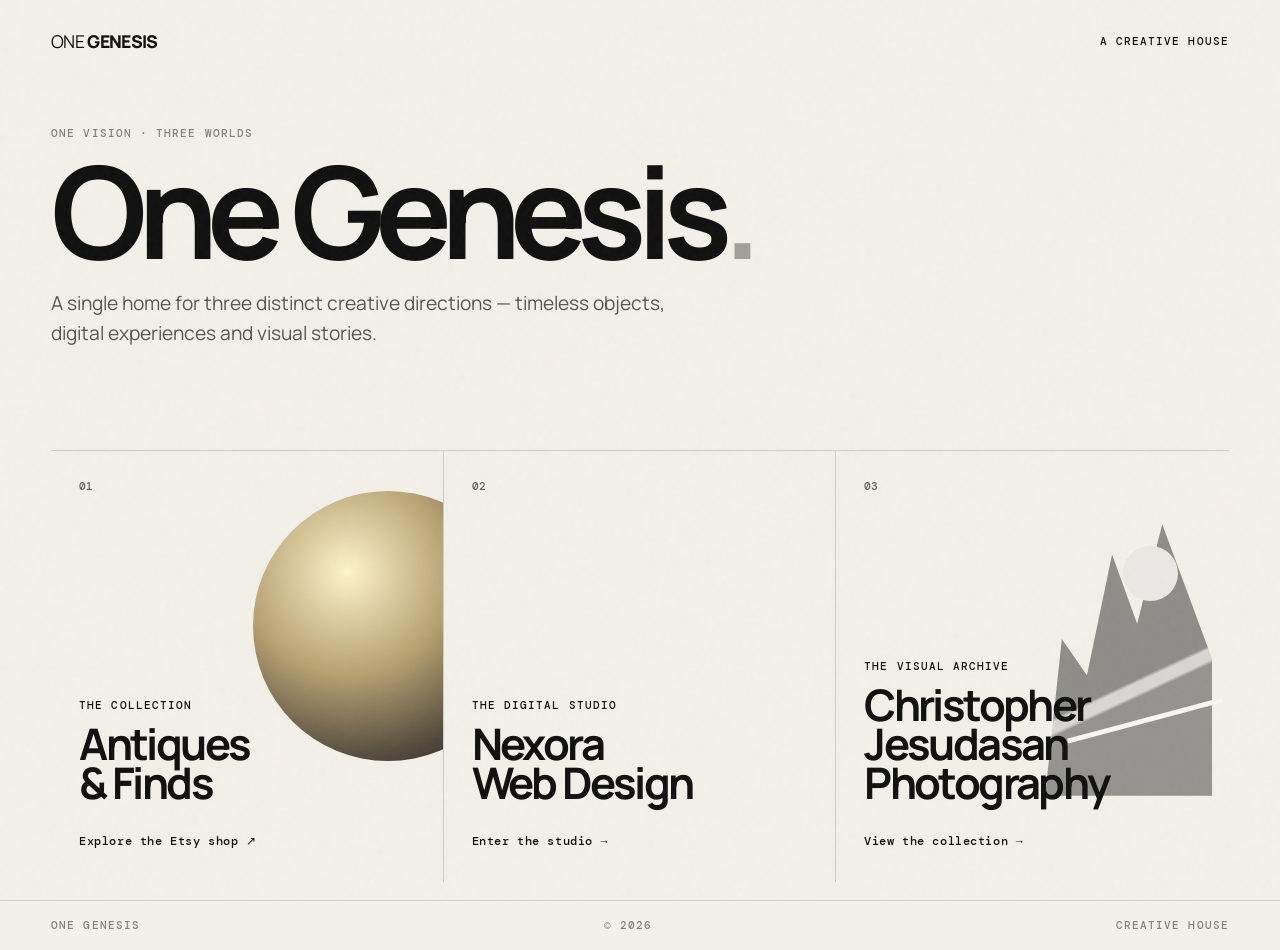
==== index.html @ 79fb4c03 "Add files via upload" ====
<!DOCTYPE html>
<html lang="en">
<head>
  <meta charset="UTF-8">
  <meta name="viewport" content="width=device-width, initial-scale=1.0">
  <meta name="description" content="One Genesis — a creative home for antiques, digital experiences and photography.">
  <title>One Genesis — Creative House</title>
  <link rel="stylesheet" href="styles.css">
</head>
<body class="home">
  <div class="noise"></div>
  <header class="topbar">
    <a class="brand" href="index.html"><span>ONE</span> GENESIS</a>
    <span class="eyebrow">A CREATIVE HOUSE</span>
  </header>

  <main class="hero">
    <section class="intro">
      <p class="kicker">ONE VISION · THREE WORLDS</p>
      <h1>One Genesis<span>.</span></h1>
      <p class="lead">A single home for three distinct creative directions — timeless objects, digital experiences and visual stories.</p>
    </section>

    <section class="branches" aria-label="Explore One Genesis">
      <a class="branch antique" href="https://www.etsy.com/" target="_blank" rel="noopener">
        <div class="branch-number">01</div>
        <div class="orb"></div>
        <div class="branch-copy">
          <p>THE COLLECTION</p>
          <h2>Antiques<br>&amp; Finds</h2>
          <span>Explore the Etsy shop ↗</span>
        </div>
      </a>

      <a class="branch nexora" href="nexora.html">
        <div class="branch-number">02</div>
        <div class="branch-copy">
          <p>THE DIGITAL STUDIO</p>
          <h2>Nexora<br>Web Design</h2>
          <span>Enter the studio →</span>
        </div>
        <div class="grid-art"></div>
      </a>

      <a class="branch photo" href="photography.html">
        <div class="branch-number">03</div>
        <div class="branch-copy">
          <p>THE VISUAL ARCHIVE</p>
          <h2>Christopher<br>Jesudasan Photography</h2>
          <span>View the collection →</span>
        </div>
        <div class="photo-art"><i></i><b></b></div>
      </a>
    </section>
  </main>

  <footer class="footer">
    <span>ONE GENESIS</span>
    <span>© 2026</span>
    <span>CREATIVE HOUSE</span>
  </footer>
  <script src="script.js"></script>
</body>
</html>
---- styles.css ----
@import url('https://fonts.googleapis.com/css2?family=DM+Mono:wght@400;500&family=Manrope:wght@400;500;600;700;800&family=Playfair+Display:ital,wght@0,600;0,700;1,600;1,700&display=swap');

:root{
  --ink:#101010; --paper:#f3f0e9; --muted:#85827b; --line:rgba(16,16,16,.15);
  --accent:#d7ff42; --white:#fff; --black:#090909;
}
*{box-sizing:border-box;margin:0;padding:0}
html{scroll-behavior:smooth}
body{font-family:Manrope,Arial,sans-serif;background:var(--paper);color:var(--ink);overflow-x:hidden}
a{color:inherit;text-decoration:none}
.noise{position:fixed;inset:0;pointer-events:none;opacity:.045;z-index:20;background-image:url("data:image/svg+xml,%3Csvg viewBox='0 0 180 180' xmlns='http://www.w3.org/2000/svg'%3E%3Cfilter id='n'%3E%3CfeTurbulence type='fractalNoise' baseFrequency='.9' numOctaves='3' stitchTiles='stitch'/%3E%3C/filter%3E%3Crect width='100%25' height='100%25' filter='url(%23n)' opacity='.8'/%3E%3C/svg%3E")}
.topbar,.inner-nav{height:82px;padding:0 4vw;display:flex;align-items:center;justify-content:space-between;position:relative;z-index:5}
.brand{font-weight:800;letter-spacing:-.04em;font-size:1.1rem}.brand span{font-weight:400}.eyebrow,.kicker,.branch-copy>p,.footer,.nav-link,.back,.service-card>span,.photo-note>p{font:500 .67rem/1.2 'DM Mono',monospace;letter-spacing:.1em}
.hero{min-height:calc(100vh - 82px);padding:5vh 4vw 2vh;display:flex;flex-direction:column;justify-content:space-between}
.intro{max-width:760px;animation:rise .9s ease both}.kicker{margin-bottom:18px;color:var(--muted)}h1{font-size:clamp(4rem,10vw,9.5rem);line-height:.82;letter-spacing:-.075em}.intro h1 span{color:#a0a099}.lead{font-size:clamp(1rem,1.5vw,1.25rem);line-height:1.55;color:#57554f;max-width:620px;margin-top:26px}
.branches{display:grid;grid-template-columns:repeat(3,1fr);min-height:48vh;border-top:1px solid var(--line);margin-top:7vh}
.branch{position:relative;min-height:390px;padding:28px 28px 32px;border-right:1px solid var(--line);overflow:hidden;display:flex;flex-direction:column;justify-content:space-between;transition:color .4s,background .4s;animation:rise .9s ease both}.branch:last-child{border-right:0}.branch:nth-child(2){animation-delay:.12s}.branch:nth-child(3){animation-delay:.24s}
.branch-number{font:500 .7rem 'DM Mono',monospace;opacity:.65}.branch-copy{position:relative;z-index:2}.branch-copy h2{font-size:clamp(2rem,3.4vw,4rem);line-height:.9;letter-spacing:-.06em;margin:12px 0 26px}.branch-copy span{font:500 .72rem 'DM Mono',monospace;letter-spacing:.05em}.branch:hover{color:var(--white);background:var(--black)}.nexora:hover{background:#202020}.photo:hover{background:#242424}
.orb{position:absolute;width:270px;height:270px;border-radius:50%;right:-80px;top:40px;background:radial-gradient(circle at 35% 30%,#fff4c5,#b9a16c 40%,#554b3b 72%,#171717);filter:grayscale(.1);transition:transform .8s}.antique:hover .orb{transform:scale(1.18) rotate(15deg)}
.grid-art{position:absolute;right:-20px;top:30px;width:220px;height:220px;opacity:.15;background:linear-gradient(90deg,transparent 49%,#fff 50%,transparent 51%),linear-gradient(0deg,transparent 49%,#fff 50%,transparent 51%);background-size:55px 55px;transform:rotate(12deg);transition:transform .8s,opacity .4s}.nexora:hover .grid-art{transform:rotate(30deg) scale(1.3);opacity:.28}
.photo-art{position:absolute;right:0;top:0;width:52%;height:100%;opacity:.45}.photo-art:before{content:"";position:absolute;inset:10% 8% 20% 10%;background:linear-gradient(155deg,#ddd 0 12%,#555 13% 18%,#151515 19% 60%,#b8b8b8 61% 64%,#222 65%);clip-path:polygon(0 100%,10% 48%,25% 60%,40% 20%,55% 43%,70% 10%,100% 55%,100% 100%)}.photo-art i{position:absolute;width:55px;height:55px;border-radius:50%;background:#ddd;top:22%;right:25%}.photo-art b{position:absolute;width:160px;height:5px;background:#fff;transform:rotate(-15deg);top:62%;right:2%}
.footer{padding:18px 4vw;border-top:1px solid var(--line);display:flex;justify-content:space-between;color:var(--muted)}

.inner-nav{border-bottom:1px solid var(--line)}.mini-brand{font-weight:800;letter-spacing:-.03em}.mini-brand span{font-weight:400}.back,.nav-link{color:var(--muted);transition:color .2s}.back:hover,.nav-link:hover{color:var(--ink)}
.nexora-page{background:#f0efe9}.nex-hero{padding:13vh 8vw 12vh;min-height:78vh;display:flex;flex-direction:column;justify-content:center;background:linear-gradient(135deg,#f0efe9 0%,#e6e2d8 100%)}.nex-hero h1{font-size:clamp(5rem,12vw,12rem)}em{font-family:'Playfair Display',serif;font-weight:600}.button{display:inline-flex;align-items:center;gap:40px;border:1px solid var(--ink);padding:15px 18px;width:max-content;margin-top:35px;font:500 .7rem 'DM Mono',monospace;text-transform:uppercase;transition:.3s}.button:hover{background:var(--ink);color:var(--white);gap:60px}.nex-grid{padding:8vw;display:grid;grid-template-columns:1.2fr 1fr;gap:18px}.service-card{min-height:380px;border:1px solid var(--line);padding:34px;display:flex;flex-direction:column;justify-content:space-between}.service-card.large{grid-row:span 2;min-height:780px;background:#e2ded2}.service-card.dark{background:var(--black);color:var(--white);border-color:var(--black)}.service-card h2{font-size:clamp(2.5rem,5vw,5.8rem);line-height:.9;letter-spacing:-.06em}.service-card p{max-width:430px;color:#666;line-height:1.6}.dark p{color:#aaa}.manifesto{padding:10vw 8vw 13vw}.manifesto h2{font-size:clamp(3rem,7vw,8rem);line-height:.9;letter-spacing:-.065em;max-width:1100px}.contact-panel{margin:0 4vw 4vw;padding:7vw 6vw;background:var(--black);color:var(--white);display:flex;justify-content:space-between;align-items:end}.contact-panel h2{font-size:clamp(3rem,6vw,7rem);line-height:.9;letter-spacing:-.06em}.button.light{border-color:#fff}.button.light:hover{background:#fff;color:#000}.dark-footer{background:var(--black);color:#777;border-color:#333}

.photo-page{background:#171717;color:#eee}.photo-page .inner-nav{border-color:#333}.photo-page .back,.photo-page .nav-link,.photo-page .kicker{color:#888}.photo-hero{min-height:75vh;padding:12vw 8vw;display:flex;justify-content:space-between;align-items:end;background:radial-gradient(circle at 70% 35%,#383838,#171717 50%)}.photo-hero h1{font-size:clamp(5rem,12vw,12rem)}.photo-hero .lead{color:#aaa;max-width:380px}.gallery{padding:5vw 4vw 10vw;display:grid;grid-template-columns:1fr 1fr 1fr;gap:18px}.gallery-item{min-height:360px;position:relative}.gallery-item.tall{min-height:620px}.gallery-item.wide{grid-column:span 2}.fake-photo{height:100%;min-height:inherit;position:relative;overflow:hidden;background:linear-gradient(145deg,#444,#111 55%,#777);filter:grayscale(1);transition:filter .6s,transform .6s}.fake-photo:before{content:"";position:absolute;inset:-10%;background:linear-gradient(125deg,transparent 35%,rgba(255,255,255,.22) 36% 39%,transparent 40%),radial-gradient(circle at 75% 30%,#aaa 0 8%,transparent 9%),linear-gradient(170deg,transparent 55%,#050505 56% 72%,#777 73%);transform:scale(1.1)}.fake-photo span{position:absolute;left:20px;bottom:18px;font:500 .7rem 'DM Mono',monospace;z-index:2}.gallery-item:hover .fake-photo{filter:grayscale(.3);transform:scale(.985)}figcaption{font:500 .68rem 'DM Mono',monospace;letter-spacing:.08em;color:#888;margin-top:9px}.photo-note{padding:8vw 8vw 13vw}.photo-note h2{font-size:clamp(3rem,8vw,9rem);line-height:.9;letter-spacing:-.06em}.photo-page .footer{border-color:#333}.photo-page .footer a{color:#eee}

@keyframes rise{from{opacity:0;transform:translateY(30px)}to{opacity:1;transform:none}}
@media(max-width:800px){.branches{grid-template-columns:1fr}.branch{border-right:0;border-bottom:1px solid var(--line);min-height:300px}.branch:last-child{border-bottom:0}.nex-grid{grid-template-columns:1fr;padding:7vw 5vw}.service-card.large{grid-row:auto;min-height:480px}.contact-panel,.photo-hero{flex-direction:column;align-items:flex-start;gap:50px}.gallery{grid-template-columns:1fr 1fr;padding:5vw}.gallery-item.wide{grid-column:span 2}.gallery-item.tall{min-height:480px}.gallery-item{min-height:300px}}
@media(max-width:520px){.topbar,.inner-nav{height:70px;padding:0 5vw}.eyebrow,.nav-link{display:none}.hero{padding:7vh 5vw 2vh}.intro h1{font-size:4.8rem}.branch{padding:24px;min-height:280px}.nex-hero{padding:10vh 6vw}.nex-hero h1,.photo-hero h1{font-size:5rem}.manifesto,.photo-note{padding-left:6vw;padding-right:6vw}.gallery{grid-template-columns:1fr;padding:7vw 5vw}.gallery-item.wide{grid-column:auto}.gallery-item.tall{min-height:500px}.contact-panel{margin:0 5vw 5vw}.footer{font-size:.58rem}}
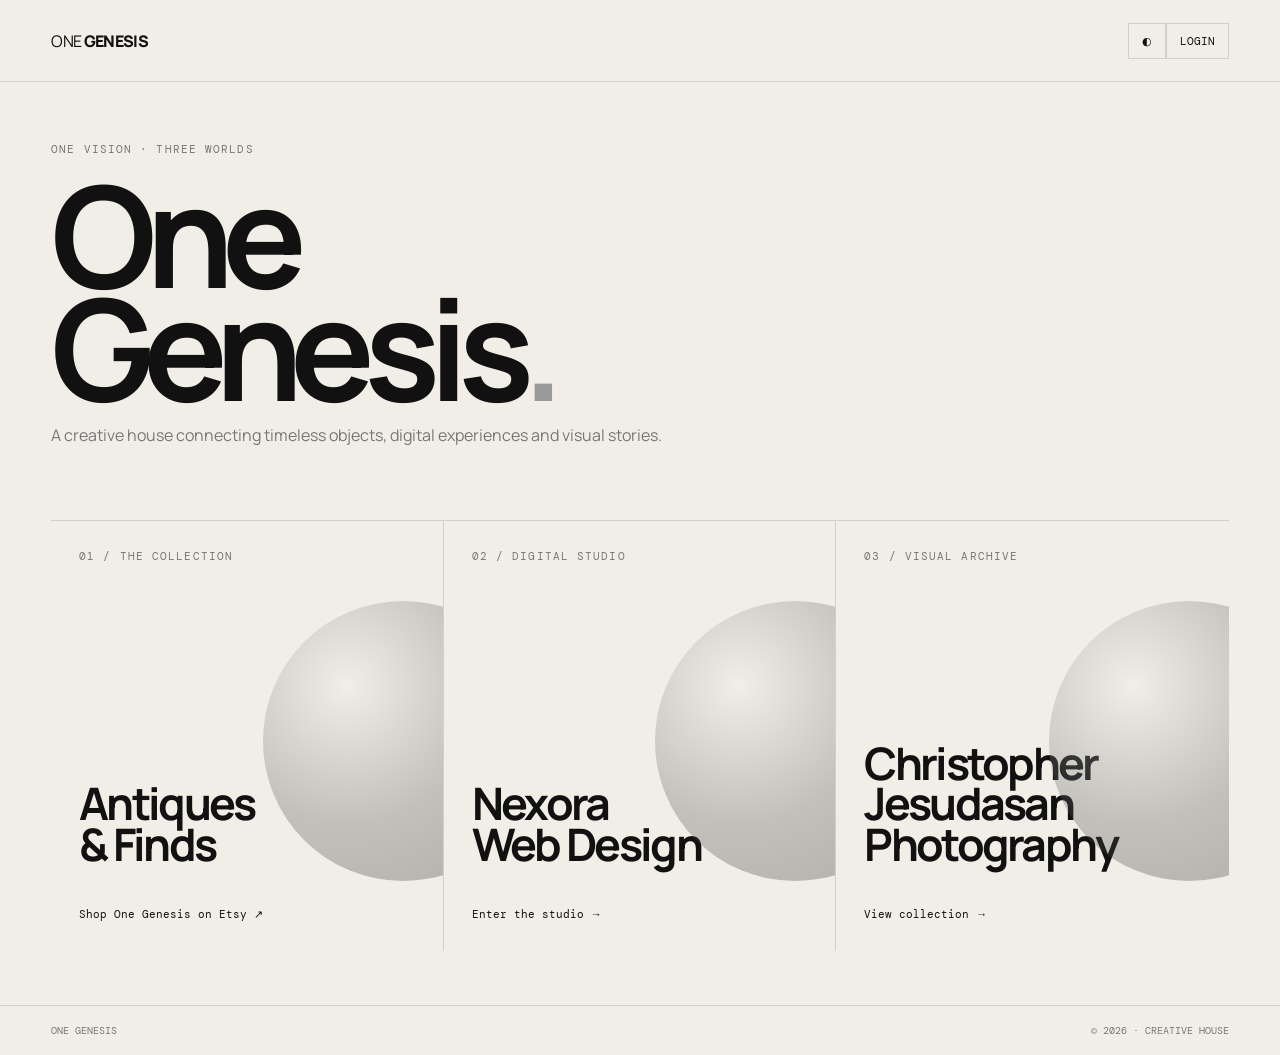
==== commit 02ed5781: "Add files via upload" ====
--- a/index.html
+++ b/index.html
@@ -1,64 +1 @@
-<!DOCTYPE html>
-<html lang="en">
-<head>
-  <meta charset="UTF-8">
-  <meta name="viewport" content="width=device-width, initial-scale=1.0">
-  <meta name="description" content="One Genesis — a creative home for antiques, digital experiences and photography.">
-  <title>One Genesis — Creative House</title>
-  <link rel="stylesheet" href="styles.css">
-</head>
-<body class="home">
-  <div class="noise"></div>
-  <header class="topbar">
-    <a class="brand" href="index.html"><span>ONE</span> GENESIS</a>
-    <span class="eyebrow">A CREATIVE HOUSE</span>
-  </header>
-
-  <main class="hero">
-    <section class="intro">
-      <p class="kicker">ONE VISION · THREE WORLDS</p>
-      <h1>One Genesis<span>.</span></h1>
-      <p class="lead">A single home for three distinct creative directions — timeless objects, digital experiences and visual stories.</p>
-    </section>
-
-    <section class="branches" aria-label="Explore One Genesis">
-      <a class="branch antique" href="https://www.etsy.com/" target="_blank" rel="noopener">
-        <div class="branch-number">01</div>
-        <div class="orb"></div>
-        <div class="branch-copy">
-          <p>THE COLLECTION</p>
-          <h2>Antiques<br>&amp; Finds</h2>
-          <span>Explore the Etsy shop ↗</span>
-        </div>
-      </a>
-
-      <a class="branch nexora" href="nexora.html">
-        <div class="branch-number">02</div>
-        <div class="branch-copy">
-          <p>THE DIGITAL STUDIO</p>
-          <h2>Nexora<br>Web Design</h2>
-          <span>Enter the studio →</span>
-        </div>
-        <div class="grid-art"></div>
-      </a>
-
-      <a class="branch photo" href="photography.html">
-        <div class="branch-number">03</div>
-        <div class="branch-copy">
-          <p>THE VISUAL ARCHIVE</p>
-          <h2>Christopher<br>Jesudasan Photography</h2>
-          <span>View the collection →</span>
-        </div>
-        <div class="photo-art"><i></i><b></b></div>
-      </a>
-    </section>
-  </main>
-
-  <footer class="footer">
-    <span>ONE GENESIS</span>
-    <span>© 2026</span>
-    <span>CREATIVE HOUSE</span>
-  </footer>
-  <script src="script.js"></script>
-</body>
-</html>
+<!doctype html><html><head><meta charset="utf-8"><meta name="viewport" content="width=device-width,initial-scale=1"><title>One Genesis</title><link rel="stylesheet" href="styles.css"></head><body><header><a class="brand" href="index.html">ONE <b>GENESIS</b></a><div><button class="theme">◐</button><button class="login">LOGIN</button></div></header><main><section class="intro"><small>ONE VISION · THREE WORLDS</small><h1>One Genesis<span>.</span></h1><p>A creative house connecting timeless objects, digital experiences and visual stories.</p></section><section class="branches"><a class="branch" href="https://www.etsy.com/uk/shop/OneGenesisDesignLtd" target="_blank"><small>01 / THE COLLECTION</small><div><h2>Antiques<br>& Finds</h2><span>Shop One Genesis on Etsy ↗</span></div><i></i></a><a class="branch" href="nexora.html"><small>02 / DIGITAL STUDIO</small><div><h2>Nexora<br>Web Design</h2><span>Enter the studio →</span></div><i></i></a><a class="branch" href="photography.html"><small>03 / VISUAL ARCHIVE</small><div><h2>Christopher<br>Jesudasan Photography</h2><span>View collection →</span></div><i></i></a></section></main><div class="modal"><div class="shade"></div><div class="loginbox"><button class="close">×</button><small>MEMBER ACCESS</small><h2>Welcome<br><em>back.</em></h2><p>Front-end login interface. Real secure accounts need an authentication service.</p><form><label>Email<input type="email" required></label><label>Password<input type="password" required></label><button class="button">Sign in →</button></form><output></output></div></div><footer>ONE GENESIS <span>© 2026 · CREATIVE HOUSE</span></footer><script src="script.js"></script></body></html>
--- a/styles.css
+++ b/styles.css
@@ -1,31 +1 @@
-@import url('https://fonts.googleapis.com/css2?family=DM+Mono:wght@400;500&family=Manrope:wght@400;500;600;700;800&family=Playfair+Display:ital,wght@0,600;0,700;1,600;1,700&display=swap');
-
-:root{
-  --ink:#101010; --paper:#f3f0e9; --muted:#85827b; --line:rgba(16,16,16,.15);
-  --accent:#d7ff42; --white:#fff; --black:#090909;
-}
-*{box-sizing:border-box;margin:0;padding:0}
-html{scroll-behavior:smooth}
-body{font-family:Manrope,Arial,sans-serif;background:var(--paper);color:var(--ink);overflow-x:hidden}
-a{color:inherit;text-decoration:none}
-.noise{position:fixed;inset:0;pointer-events:none;opacity:.045;z-index:20;background-image:url("data:image/svg+xml,%3Csvg viewBox='0 0 180 180' xmlns='http://www.w3.org/2000/svg'%3E%3Cfilter id='n'%3E%3CfeTurbulence type='fractalNoise' baseFrequency='.9' numOctaves='3' stitchTiles='stitch'/%3E%3C/filter%3E%3Crect width='100%25' height='100%25' filter='url(%23n)' opacity='.8'/%3E%3C/svg%3E")}
-.topbar,.inner-nav{height:82px;padding:0 4vw;display:flex;align-items:center;justify-content:space-between;position:relative;z-index:5}
-.brand{font-weight:800;letter-spacing:-.04em;font-size:1.1rem}.brand span{font-weight:400}.eyebrow,.kicker,.branch-copy>p,.footer,.nav-link,.back,.service-card>span,.photo-note>p{font:500 .67rem/1.2 'DM Mono',monospace;letter-spacing:.1em}
-.hero{min-height:calc(100vh - 82px);padding:5vh 4vw 2vh;display:flex;flex-direction:column;justify-content:space-between}
-.intro{max-width:760px;animation:rise .9s ease both}.kicker{margin-bottom:18px;color:var(--muted)}h1{font-size:clamp(4rem,10vw,9.5rem);line-height:.82;letter-spacing:-.075em}.intro h1 span{color:#a0a099}.lead{font-size:clamp(1rem,1.5vw,1.25rem);line-height:1.55;color:#57554f;max-width:620px;margin-top:26px}
-.branches{display:grid;grid-template-columns:repeat(3,1fr);min-height:48vh;border-top:1px solid var(--line);margin-top:7vh}
-.branch{position:relative;min-height:390px;padding:28px 28px 32px;border-right:1px solid var(--line);overflow:hidden;display:flex;flex-direction:column;justify-content:space-between;transition:color .4s,background .4s;animation:rise .9s ease both}.branch:last-child{border-right:0}.branch:nth-child(2){animation-delay:.12s}.branch:nth-child(3){animation-delay:.24s}
-.branch-number{font:500 .7rem 'DM Mono',monospace;opacity:.65}.branch-copy{position:relative;z-index:2}.branch-copy h2{font-size:clamp(2rem,3.4vw,4rem);line-height:.9;letter-spacing:-.06em;margin:12px 0 26px}.branch-copy span{font:500 .72rem 'DM Mono',monospace;letter-spacing:.05em}.branch:hover{color:var(--white);background:var(--black)}.nexora:hover{background:#202020}.photo:hover{background:#242424}
-.orb{position:absolute;width:270px;height:270px;border-radius:50%;right:-80px;top:40px;background:radial-gradient(circle at 35% 30%,#fff4c5,#b9a16c 40%,#554b3b 72%,#171717);filter:grayscale(.1);transition:transform .8s}.antique:hover .orb{transform:scale(1.18) rotate(15deg)}
-.grid-art{position:absolute;right:-20px;top:30px;width:220px;height:220px;opacity:.15;background:linear-gradient(90deg,transparent 49%,#fff 50%,transparent 51%),linear-gradient(0deg,transparent 49%,#fff 50%,transparent 51%);background-size:55px 55px;transform:rotate(12deg);transition:transform .8s,opacity .4s}.nexora:hover .grid-art{transform:rotate(30deg) scale(1.3);opacity:.28}
-.photo-art{position:absolute;right:0;top:0;width:52%;height:100%;opacity:.45}.photo-art:before{content:"";position:absolute;inset:10% 8% 20% 10%;background:linear-gradient(155deg,#ddd 0 12%,#555 13% 18%,#151515 19% 60%,#b8b8b8 61% 64%,#222 65%);clip-path:polygon(0 100%,10% 48%,25% 60%,40% 20%,55% 43%,70% 10%,100% 55%,100% 100%)}.photo-art i{position:absolute;width:55px;height:55px;border-radius:50%;background:#ddd;top:22%;right:25%}.photo-art b{position:absolute;width:160px;height:5px;background:#fff;transform:rotate(-15deg);top:62%;right:2%}
-.footer{padding:18px 4vw;border-top:1px solid var(--line);display:flex;justify-content:space-between;color:var(--muted)}
-
-.inner-nav{border-bottom:1px solid var(--line)}.mini-brand{font-weight:800;letter-spacing:-.03em}.mini-brand span{font-weight:400}.back,.nav-link{color:var(--muted);transition:color .2s}.back:hover,.nav-link:hover{color:var(--ink)}
-.nexora-page{background:#f0efe9}.nex-hero{padding:13vh 8vw 12vh;min-height:78vh;display:flex;flex-direction:column;justify-content:center;background:linear-gradient(135deg,#f0efe9 0%,#e6e2d8 100%)}.nex-hero h1{font-size:clamp(5rem,12vw,12rem)}em{font-family:'Playfair Display',serif;font-weight:600}.button{display:inline-flex;align-items:center;gap:40px;border:1px solid var(--ink);padding:15px 18px;width:max-content;margin-top:35px;font:500 .7rem 'DM Mono',monospace;text-transform:uppercase;transition:.3s}.button:hover{background:var(--ink);color:var(--white);gap:60px}.nex-grid{padding:8vw;display:grid;grid-template-columns:1.2fr 1fr;gap:18px}.service-card{min-height:380px;border:1px solid var(--line);padding:34px;display:flex;flex-direction:column;justify-content:space-between}.service-card.large{grid-row:span 2;min-height:780px;background:#e2ded2}.service-card.dark{background:var(--black);color:var(--white);border-color:var(--black)}.service-card h2{font-size:clamp(2.5rem,5vw,5.8rem);line-height:.9;letter-spacing:-.06em}.service-card p{max-width:430px;color:#666;line-height:1.6}.dark p{color:#aaa}.manifesto{padding:10vw 8vw 13vw}.manifesto h2{font-size:clamp(3rem,7vw,8rem);line-height:.9;letter-spacing:-.065em;max-width:1100px}.contact-panel{margin:0 4vw 4vw;padding:7vw 6vw;background:var(--black);color:var(--white);display:flex;justify-content:space-between;align-items:end}.contact-panel h2{font-size:clamp(3rem,6vw,7rem);line-height:.9;letter-spacing:-.06em}.button.light{border-color:#fff}.button.light:hover{background:#fff;color:#000}.dark-footer{background:var(--black);color:#777;border-color:#333}
-
-.photo-page{background:#171717;color:#eee}.photo-page .inner-nav{border-color:#333}.photo-page .back,.photo-page .nav-link,.photo-page .kicker{color:#888}.photo-hero{min-height:75vh;padding:12vw 8vw;display:flex;justify-content:space-between;align-items:end;background:radial-gradient(circle at 70% 35%,#383838,#171717 50%)}.photo-hero h1{font-size:clamp(5rem,12vw,12rem)}.photo-hero .lead{color:#aaa;max-width:380px}.gallery{padding:5vw 4vw 10vw;display:grid;grid-template-columns:1fr 1fr 1fr;gap:18px}.gallery-item{min-height:360px;position:relative}.gallery-item.tall{min-height:620px}.gallery-item.wide{grid-column:span 2}.fake-photo{height:100%;min-height:inherit;position:relative;overflow:hidden;background:linear-gradient(145deg,#444,#111 55%,#777);filter:grayscale(1);transition:filter .6s,transform .6s}.fake-photo:before{content:"";position:absolute;inset:-10%;background:linear-gradient(125deg,transparent 35%,rgba(255,255,255,.22) 36% 39%,transparent 40%),radial-gradient(circle at 75% 30%,#aaa 0 8%,transparent 9%),linear-gradient(170deg,transparent 55%,#050505 56% 72%,#777 73%);transform:scale(1.1)}.fake-photo span{position:absolute;left:20px;bottom:18px;font:500 .7rem 'DM Mono',monospace;z-index:2}.gallery-item:hover .fake-photo{filter:grayscale(.3);transform:scale(.985)}figcaption{font:500 .68rem 'DM Mono',monospace;letter-spacing:.08em;color:#888;margin-top:9px}.photo-note{padding:8vw 8vw 13vw}.photo-note h2{font-size:clamp(3rem,8vw,9rem);line-height:.9;letter-spacing:-.06em}.photo-page .footer{border-color:#333}.photo-page .footer a{color:#eee}
-
-@keyframes rise{from{opacity:0;transform:translateY(30px)}to{opacity:1;transform:none}}
-@media(max-width:800px){.branches{grid-template-columns:1fr}.branch{border-right:0;border-bottom:1px solid var(--line);min-height:300px}.branch:last-child{border-bottom:0}.nex-grid{grid-template-columns:1fr;padding:7vw 5vw}.service-card.large{grid-row:auto;min-height:480px}.contact-panel,.photo-hero{flex-direction:column;align-items:flex-start;gap:50px}.gallery{grid-template-columns:1fr 1fr;padding:5vw}.gallery-item.wide{grid-column:span 2}.gallery-item.tall{min-height:480px}.gallery-item{min-height:300px}}
-@media(max-width:520px){.topbar,.inner-nav{height:70px;padding:0 5vw}.eyebrow,.nav-link{display:none}.hero{padding:7vh 5vw 2vh}.intro h1{font-size:4.8rem}.branch{padding:24px;min-height:280px}.nex-hero{padding:10vh 6vw}.nex-hero h1,.photo-hero h1{font-size:5rem}.manifesto,.photo-note{padding-left:6vw;padding-right:6vw}.gallery{grid-template-columns:1fr;padding:7vw 5vw}.gallery-item.wide{grid-column:auto}.gallery-item.tall{min-height:500px}.contact-panel{margin:0 5vw 5vw}.footer{font-size:.58rem}}
+@import url('https://fonts.googleapis.com/css2?family=DM+Mono&family=Manrope:wght@400;500;700;800&family=Playfair+Display:ital,wght@0,600;1,600&display=swap');:root{--bg:#f1eee7;--fg:#111;--muted:#777;--line:#1112}*{box-sizing:border-box}body{margin:0;background:var(--bg);color:var(--fg);font-family:Manrope;transition:.3s}a{color:inherit;text-decoration:none}header{height:82px;padding:0 4vw;display:flex;align-items:center;justify-content:space-between;border-bottom:1px solid var(--line)}button{font:11px 'DM Mono';border:1px solid var(--line);background:none;color:inherit;padding:10px 13px;cursor:pointer}.brand{letter-spacing:-.04em}.brand b{font-weight:800}small{font:11px 'DM Mono';letter-spacing:.1em;color:var(--muted)}main{padding:6vh 4vw}.intro{max-width:760px}.intro h1{font-size:clamp(4.5rem,11vw,10rem);line-height:.8;letter-spacing:-.08em;margin:20px 0}.intro h1 span{color:#999}.intro p,.nhero p,.photohero>p{max-width:650px;color:var(--muted);line-height:1.55}.branches{display:grid;grid-template-columns:repeat(3,1fr);margin-top:8vh;border-top:1px solid var(--line)}.branch{min-height:430px;padding:28px;border-right:1px solid var(--line);position:relative;overflow:hidden;display:flex;flex-direction:column;justify-content:space-between;transition:.4s}.branch:last-child{border:0}.branch h2{font-size:clamp(2rem,3.5vw,4rem);line-height:.9;letter-spacing:-.06em}.branch span{font:11px 'DM Mono'}.branch i{position:absolute;width:280px;height:280px;border-radius:50%;right:-100px;top:80px;background:radial-gradient(circle at 30% 30%,#eee,#555 50%,#111);opacity:.3;transition:.7s}.branch:hover{background:#0b0b0b;color:#fff}.branch:hover i{transform:scale(1.35) rotate(20deg)}footer{padding:18px 4vw;border-top:1px solid var(--line);display:flex;justify-content:space-between;font:10px 'DM Mono';color:var(--muted)}.button{display:inline-block;border:1px solid currentColor;padding:15px 18px;font:11px 'DM Mono';margin-top:28px}.nhero,.photohero{padding:12vh 8vw;min-height:65vh}.nhero h1,.photohero h1{font-size:clamp(5rem,12vw,12rem);line-height:.8;letter-spacing:-.08em}em{font-family:'Playfair Display'}.cards{padding:7vw 8vw;display:grid;grid-template-columns:1.2fr 1fr;gap:18px}.cards article{min-height:360px;border:1px solid var(--line);padding:32px;display:flex;flex-direction:column;justify-content:space-between}.cards article:first-child{grid-row:span 2;min-height:740px}.cards .dark{background:#0b0b0b;color:#fff;border:0}.cards h2,.manifesto h2,.insta h2{font-size:clamp(2.5rem,6vw,7rem);line-height:.9;letter-spacing:-.06em}.cards p,.insta p{color:var(--muted);line-height:1.6}.manifesto{padding:10vw 8vw}.contact{margin:0 4vw 4vw;padding:7vw 6vw;background:#0b0b0b;color:#fff;display:flex;justify-content:space-between;align-items:end}.light{color:#fff}.photography{background:#171717;color:#eee}.photography header{border-color:#333}.photohero{display:flex;justify-content:space-between;align-items:end;background:radial-gradient(circle at 70% 30%,#444,#171717 50%)}.gallery{padding:5vw 4vw 9vw;display:grid;grid-template-columns:repeat(3,1fr);gap:18px}.gallery figure{min-height:360px;margin:0;position:relative;overflow:hidden}.gallery .tall{min-height:620px}.gallery .wide{grid-column:span 2}.gallery figure:before{content:"";position:absolute;inset:0}.p1:before{background:linear-gradient(145deg,#aaa,#222 50%,#777)}.p2:before{background:linear-gradient(115deg,#111,#999 45%,#333)}.p3:before{background:linear-gradient(#aaa 0 45%,#333 46% 49%,#111 50%)}.p4:before{background:radial-gradient(circle at 35% 40%,#bbb 0 12%,#555 13% 30%,transparent 31%),linear-gradient(145deg,#222,#999)}.p5:before{background:linear-gradient(160deg,#999 0 30%,#222 31% 62%,#ddd 63%)}.p6:before{background:linear-gradient(125deg,#111 0 30%,#777 31% 43%,#222 44% 72%,#aaa 73%)}.gallery i,.gallery figcaption{position:absolute;left:18px;z-index:2;font:10px 'DM Mono';bottom:30px}.gallery figcaption{bottom:12px;color:#bbb}.insta{margin:0 4vw 4vw;padding:7vw 6vw;background:#222;display:flex;justify-content:space-between;align-items:end;gap:50px}.insta h2{margin-bottom:20px}.modal{position:fixed;inset:0;z-index:99;display:grid;place-items:center;opacity:0;visibility:hidden;transition:.3s}.modal.show{opacity:1;visibility:visible}.shade{position:absolute;inset:0;background:#000b;backdrop-filter:blur(9px)}.loginbox{position:relative;background:var(--bg);color:var(--fg);width:min(500px,90vw);padding:42px;transform:translateY(20px);transition:.35s}.modal.show .loginbox{transform:none}.close{position:absolute;right:15px;top:8px;border:0;font-size:28px}.loginbox h2{font-size:clamp(3rem,7vw,5rem);line-height:.85}.loginbox p{color:var(--muted);line-height:1.5}.loginbox form{display:grid;gap:14px}.loginbox label{font:11px 'DM Mono';display:grid;gap:7px}.loginbox input{padding:13px;border:1px solid var(--line);background:none;color:inherit}.loginbox output{display:block;color:var(--muted);font:11px 'DM Mono';margin-top:14px}body.invert{--bg:#101010;--fg:#f2f0e9;--muted:#aaa;--line:#fff3}.photography.invert{background:#eee;color:#111}@media(max-width:800px){.branches,.cards{grid-template-columns:1fr}.branch{border-right:0;border-bottom:1px solid var(--line)}.cards article:first-child{grid-row:auto;min-height:450px}.photohero,.contact,.insta{flex-direction:column;align-items:flex-start}.gallery{grid-template-columns:1fr 1fr}.gallery .wide{grid-column:span 2}}@media(max-width:520px){.gallery{grid-template-columns:1fr}.gallery .wide{grid-column:auto}.gallery .tall{min-height:500px}}
